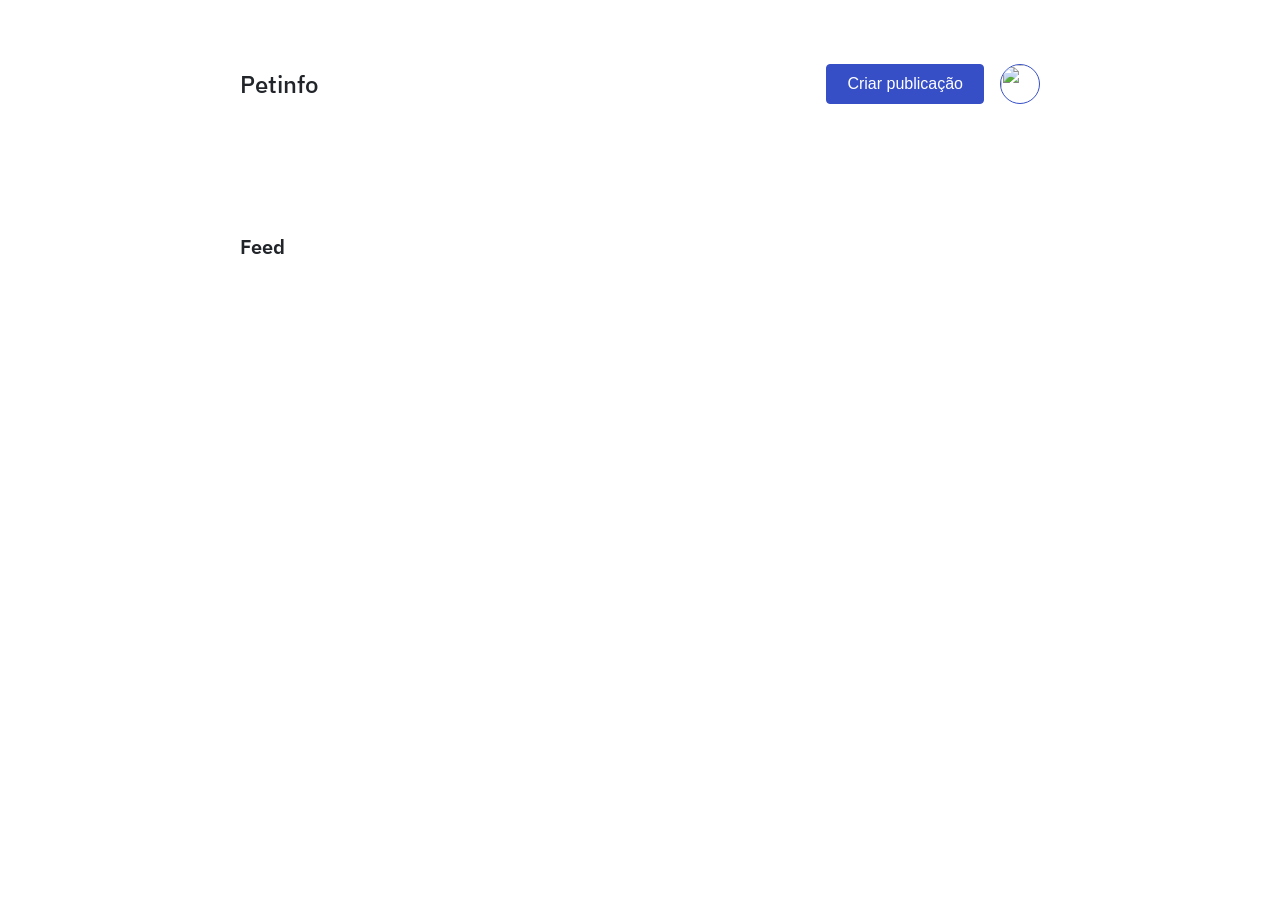
==== src/pages/feed.html @ 0112d6d1 "Initial commit" ====
<!DOCTYPE html>
<html lang="pt-BR">
  <head>
    <meta charset="UTF-8" />
    <meta http-equiv="X-UA-Compatible" content="IE=edge" />
    <meta name="viewport" content="width=device-width, initial-scale=1.0" />
    <title>Petinfo - Feed</title>

    <!-- CSS -->
    <link rel="stylesheet" href="../../src/styles/reset.css" />
    <link rel="stylesheet" href="../../src/styles/globalStyles.css" />
    <link rel="stylesheet" href="../../src/styles/feed.css" />

    <!-- SCRIPTS -->
    <script type="module" src="../scripts/feed.js" defer></script>
  </head>
  <body>
    <header class="header">
      <div class="header__container">
        <h2 class="title3 header__title bold">Petinfo</h2>
        <nav class="user-nav__container">
          <div class="user__action">
            <button id="user__newpost" class="btn btn--brand btn--large text3">
              Criar publicação
            </button>
            <img class="user__image" src="" alt="" />
          </div>
          <div class="user__logout hidden">
            <h2 class="user__uniquename text3 bolder"></h2>
            <button class="text4 logout__button">
              <div class="logout__icon"></div>
              Sair da conta
            </button>
          </div>
        </nav>
      </div>
    </header>
    <main class="main">
      <h1 class="feed__title text2 bolder">Feed</h1>

      <!-- POSTS -->
      <section class="posts">
        <!-- Aqui serão renderizados os posts -->
      </section>
    </main>
  </body>
</html>
---- src/styles/globalStyles.css ----
@import "./components/texts.css";
@import "./components/containers.css";
@import "./components/buttons.css";
@import "./components/animations.css";
@import url("https://fonts.googleapis.com/css2?family=IBM+Plex+Sans:wght@400;500;600&display=swap");

:root {
  /* Primary Colors */
  --brand-1: #364fc7;
  --brand-2: #3b56d9;

  /* Gray Scale */
  --gray-1: #212529;
  --gray-2: #353b41;
  --gray-3: #484f56;
  --gray-4: #878f97;
  --gray-5: #adb5bd;
  --gray-6: #e9ecef;
  --gray-7: #f0f2f4;
  --gray-8: #f9fafb;
  --gray-9: #ffffff;

  /* Alerts */
  --alert-1: #c83751;
  --alert-2: #db3d5a;
  --success-1: #087d5a;

  /* Radius */
  --defaultRadius: 0.25rem;
}

body {
  font-family: "IBM Plex Sans", sans-serif;
  color: var(--gray-1);
  overflow-x: hidden;
}

button {
  cursor: pointer;
}

input,
textarea {
  font-family: inherit;
  border-radius: var(--defaultRadius);
  border-color: transparent;
  padding-block: 0.4rem;
  padding-inline: 0.6rem;
}

label {
  margin-block: 0.75rem;
}

input,
textarea {
  background-color: var(--gray-7);
  border: 1px solid var(--gray-6);
  padding-inline: 1rem;
  margin-block: 0.5rem;
}

input:focus::placeholder {
  color: transparent;
}

.hidden {
  opacity: 0;
}
---- src/styles/feed.css ----
/* HEADER */
.header {
  padding: 1rem;
}

.header__container {
  display: flex;
  align-items: center;
  justify-content: space-between;
  max-width: 800px;
  padding-block: 3rem;
  margin-inline: auto;
}

/* HEADER NAV */
.user-nav__container {
  display: flex;
  flex-direction: column;
  justify-content: center;
  position: relative;
}

.user__action {
  display: flex;
  align-items: center;
  justify-content: space-between;
  gap: 1rem;
}

.user__uniquename {
  padding: 1.38rem 1.06rem 0rem 1.06rem;
}

.user__image {
  width: 2.5rem;
  height: 2.5rem;
  border-radius: 50%;
  border: 0.0625rem solid var(--brand-1);
}

.user__logout {
  position: absolute;
  top: 3rem;

  display: flex;
  flex-direction: column;
  justify-content: space-evenly;
  gap: 1rem;

  background-color: var(--gray-9);
  border: 2px solid var(--gray-1);
  border-radius: var(--defaultRadius);
  box-shadow: 0px 4px 40px -12px rgba(0, 0, 0, 0.25);

  transition: all 150ms ease-in-out;

  width: 13rem;
}

.logout__button {
  color: var(--gray-4);
  background-color: var(--gray-7);

  display: flex;
  align-items: center;
  column-gap: 1.25rem;

  padding: 1.06rem;
  margin: 0;
  border: 1px solid transparent;

  height: 100%;
  width: 100%;
}

.logout__button:hover {
  color: var(--gray-1);
  background-color: var(--gray-7);
  transition: 0.2s;
}

.logout__icon {
  content: url(../assets/img/sign-out-alt-grey.svg);
}

.logout__button:hover > .logout__icon {
  content: url(../assets/img/sign-out-alt-black.svg);
}

/* FEED */
.feed__title {
  padding-block: 3rem;
}

/* POSTS */
.posts {
  display: flex;
  flex-direction: column;
  gap: 4rem;
  margin-bottom: 2rem;
}

.post {
  display: flex;
  flex-direction: column;
  gap: 1.5rem;
}

.post__header {
  display: flex;
  align-items: center;
  justify-content: space-between;
}

.post__info {
  display: flex;
  align-items: center;
  gap: 0.75rem;
}

.post__date {
  color: var(--gray-4);
}

.post__author-image {
  height: 2rem;
  width: 2rem;
  border-radius: 50%;
}

.post__actions {
  display: flex;
  align-items: center;
  justify-content: space-between;
  gap: 0.75rem;
}

.post__content {
  color: var(--gray-3);
  word-break: break-all;
}

.post__content--feed {
  color: var(--gray-3);
  word-break: break-all;

  display: -webkit-box;
  -webkit-box-orient: vertical;
  -webkit-line-clamp: 2;
  overflow: hidden;
  text-overflow: ellipsis;
}

.post__title,
.post__content {
  text-align: justify;
}

.post__open {
  color: var(--brand-1);
  background-color: transparent;
  text-align: start;
  cursor: pointer;
}

.post__open:hover {
  color: var(--brand-2);
  text-decoration: underline;
}

::-webkit-scrollbar {
  width: 0.8rem;
}

::-webkit-scrollbar-thumb {
  background-color: var(--brand-1);
}
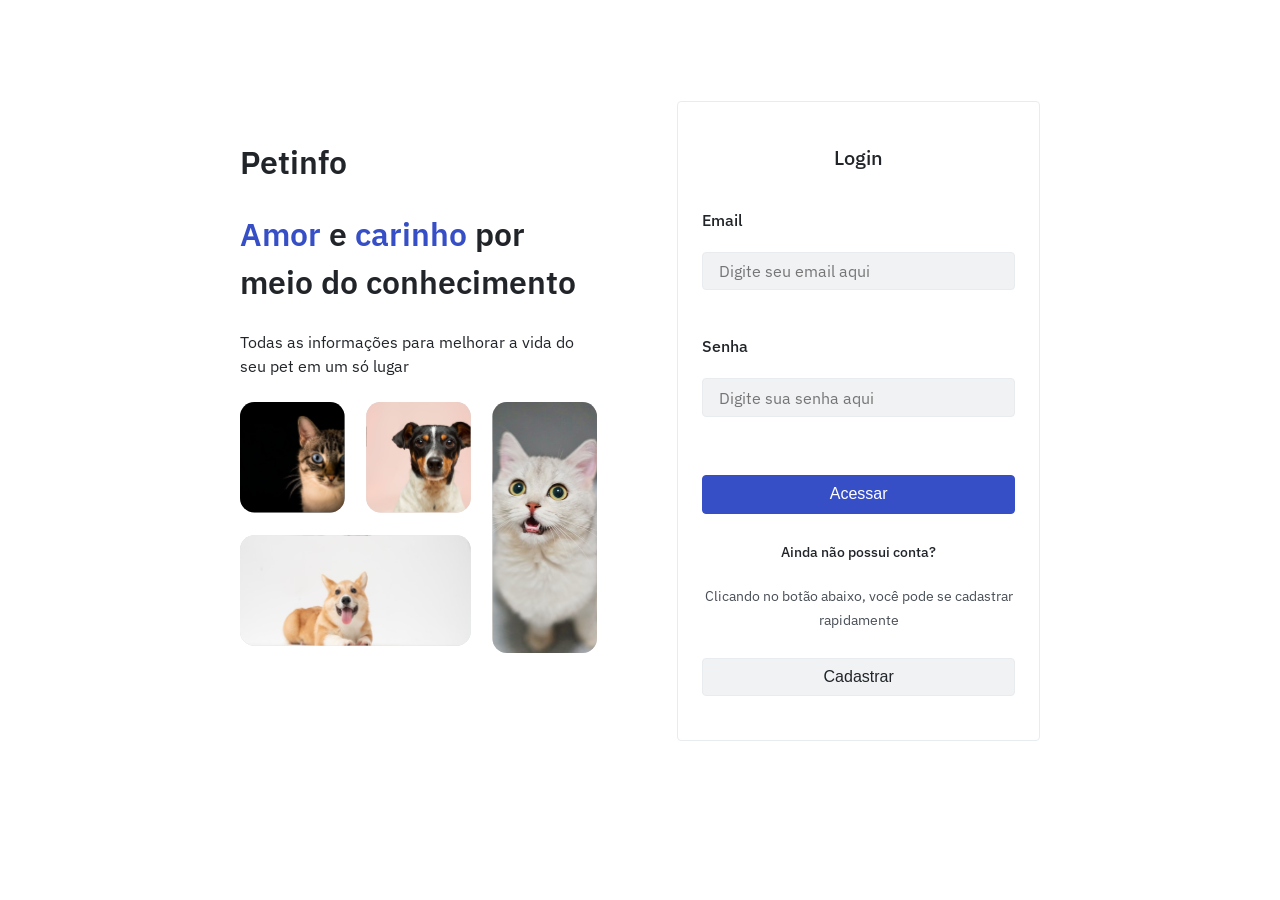
==== commit e48db625: "Tarefa 2 | Desenvolvendo a página de Feed" ====
--- a/src/pages/feed.html
+++ b/src/pages/feed.html
@@ -1,47 +1,55 @@
 <!DOCTYPE html>
 <html lang="pt-BR">
-  <head>
-    <meta charset="UTF-8" />
-    <meta http-equiv="X-UA-Compatible" content="IE=edge" />
-    <meta name="viewport" content="width=device-width, initial-scale=1.0" />
-    <title>Petinfo - Feed</title>
 
-    <!-- CSS -->
-    <link rel="stylesheet" href="../../src/styles/reset.css" />
-    <link rel="stylesheet" href="../../src/styles/globalStyles.css" />
-    <link rel="stylesheet" href="../../src/styles/feed.css" />
+<head>
+  <meta charset="UTF-8" />
+  <meta http-equiv="X-UA-Compatible" content="IE=edge" />
+  <meta name="viewport" content="width=device-width, initial-scale=1.0" />
+  <title>Petinfo - Feed</title>
 
-    <!-- SCRIPTS -->
-    <script type="module" src="../scripts/feed.js" defer></script>
-  </head>
-  <body>
-    <header class="header">
-      <div class="header__container">
-        <h2 class="title3 header__title bold">Petinfo</h2>
-        <nav class="user-nav__container">
-          <div class="user__action">
-            <button id="user__newpost" class="btn btn--brand btn--large text3">
-              Criar publicação
-            </button>
-            <img class="user__image" src="" alt="" />
-          </div>
-          <div class="user__logout hidden">
-            <h2 class="user__uniquename text3 bolder"></h2>
-            <button class="text4 logout__button">
-              <div class="logout__icon"></div>
-              Sair da conta
-            </button>
-          </div>
-        </nav>
-      </div>
-    </header>
-    <main class="main">
-      <h1 class="feed__title text2 bolder">Feed</h1>
+  <!-- CSS -->
+  <link rel="stylesheet" href="../../src/styles/reset.css" />
+  <link rel="stylesheet" href="../../src/styles/globalStyles.css" />
+  <link rel="stylesheet" href="../../src/styles/feed.css" />
 
-      <!-- POSTS -->
-      <section class="posts">
-        <!-- Aqui serão renderizados os posts -->
-      </section>
-    </main>
-  </body>
-</html>
+  <!-- SCRIPTS -->
+  <script type="module" src="../scripts/feed.js" defer></script>
+
+</head>
+
+<body>
+  <header class="header">
+    <div class="header__container">
+      <h2 class="title3 header__title bold">Petinfo</h2>
+      <nav class="user-nav__container">
+        <div class="user__action">
+          <button id="user__newpost" class="btn btn--brand btn--large text3">
+            Criar publicação
+          </button>
+          <!-- Criando modal para criar post -->
+          <dialog id="modalController">
+          </dialog>
+          <img class="user__image" src="" alt="" />
+        </div>
+        <div class="user__logout hidden">
+          <h2 class="user__uniquename text3 bolder"></h2>
+          <button class="text4 logout__button">
+            <div class="logout__icon"></div>
+            Sair da conta
+          </button>
+        </div>
+      </nav>
+    </div>
+  </header>
+  <main class="main">
+    <h1 class="feed__title text2 bolder">Feed</h1>
+
+    <!-- POSTS -->
+    <section class="posts">
+      <!-- Aqui serão renderizados os posts -->
+    </section>
+  </main>
+  <dialog id="modal__post"></dialog>
+</body>
+
+</html>
--- a/src/styles/globalStyles.css
+++ b/src/styles/globalStyles.css
@@ -2,6 +2,8 @@
 @import "./components/containers.css";
 @import "./components/buttons.css";
 @import "./components/animations.css";
+@import "./components/input.css";
+@import "./components/modal.css";
 @import url("https://fonts.googleapis.com/css2?family=IBM+Plex+Sans:wght@400;500;600&display=swap");
 
 :root {
@@ -66,4 +68,4 @@
 
 .hidden {
   opacity: 0;
-}
+}
--- a/src/styles/feed.css
+++ b/src/styles/feed.css
@@ -154,6 +154,7 @@
 .post__title,
 .post__content {
   text-align: justify;
+  word-break: break-word;
 }
 
 .post__open {
